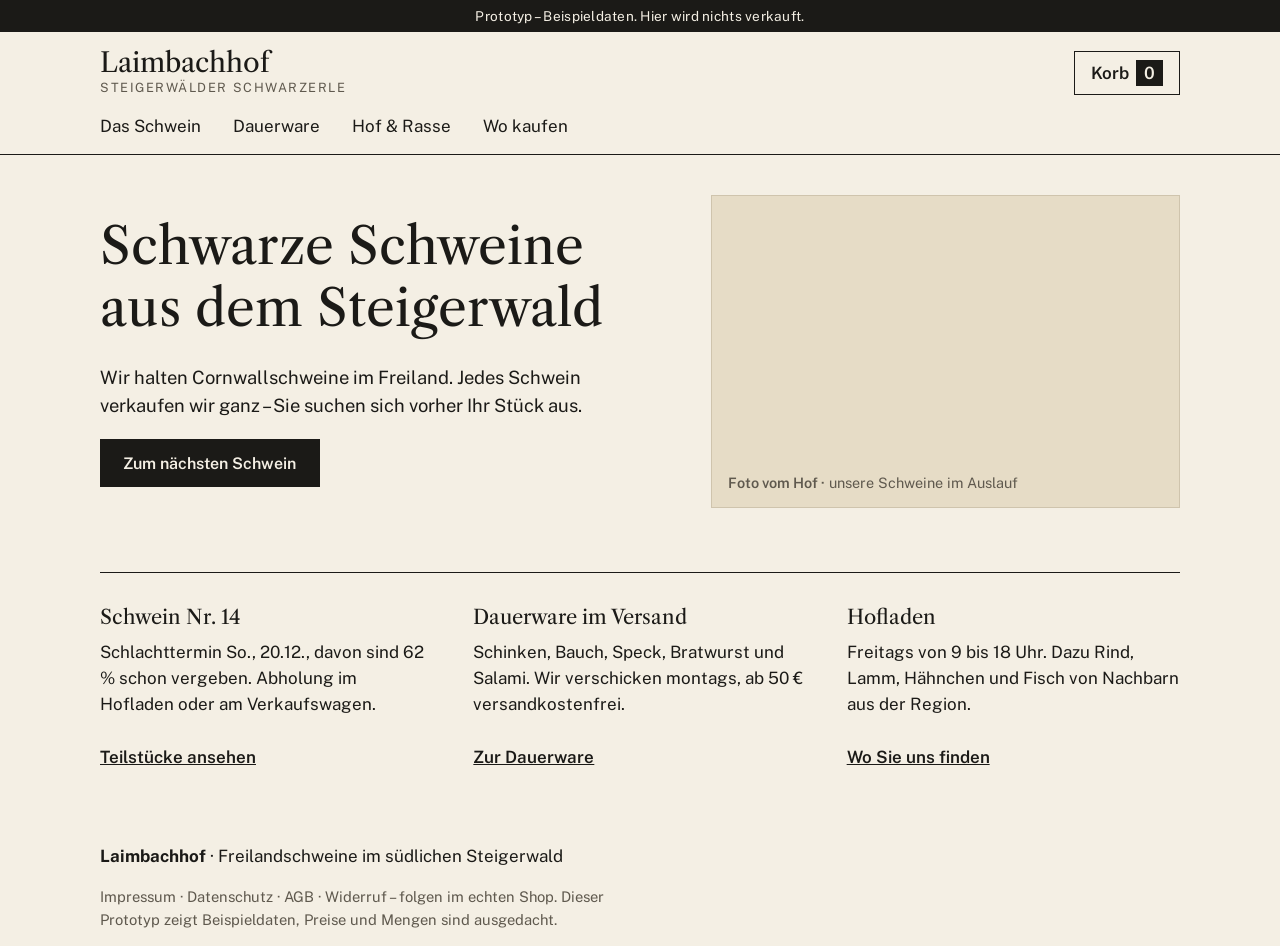
==== index.html @ c9f8f34f "Klickbarer Prototyp Laimbachhof-Shop (Beispieldaten) Co-Authored-By: Claude Opus 5.5 <noreply@anthro" ====
<!doctype html>
<html lang="de">
<head>
<meta charset="utf-8">
<meta name="viewport" content="width=device-width, initial-scale=1">
<meta name="robots" content="noindex, nofollow">
<title>Laimbachhof – Steigerwälder Schwarzerle (Prototyp)</title>
<link rel="preconnect" href="https://fonts.googleapis.com">
<link rel="preconnect" href="https://fonts.gstatic.com" crossorigin>
<link href="https://fonts.googleapis.com/css2?family=Libre+Caslon+Text:wght@400;700&family=Public+Sans:wght@400;600&display=swap" rel="stylesheet">
<link rel="stylesheet" href="style.css">
</head>
<body>
<div class="band">Prototyp – Beispieldaten. Hier wird nichts verkauft.</div>

<header class="kopf">
  <div class="kopf-innen">
    <a class="marke" href="#/">
      <span class="marke-hof">Laimbachhof</span>
      <span class="marke-sub">Steigerwälder Schwarzerle</span>
    </a>
    <a class="korb-link" href="#/korb" data-nav="korb">Korb <span id="korb-zahl">0</span></a>
  </div>
  <nav class="nav" aria-label="Hauptnavigation">
    <a href="#/schwein" data-nav="schwein">Das Schwein</a>
    <a href="#/dauerware" data-nav="dauerware">Dauerware</a>
    <a href="#/hof" data-nav="hof">Hof &amp; Rasse</a>
    <a href="#/wo" data-nav="wo">Wo kaufen</a>
  </nav>
</header>

<main id="inhalt" tabindex="-1"></main>

<footer class="fuss">
  <p><strong>Laimbachhof</strong> · Freilandschweine im südlichen Steigerwald</p>
  <p class="leise">Impressum · Datenschutz · AGB · Widerruf – folgen im echten Shop.
  Dieser Prototyp zeigt Beispieldaten, Preise und Mengen sind ausgedacht.</p>
</footer>

<script src="app.js"></script>
</body>
</html>
---- style.css ----
/* Laimbachhof – Prototyp. Alle Farben und Schriften stehen hier oben an einer Stelle. */
:root {
  --schwarz: #1b1a17;
  --papier: #f4efe4;
  --papier-dunkel: #e6dcc6;
  --akzent: #9c3b22;          /* Rostrot – die einzige Akzentfarbe */
  --leise: #5f594e;
  --linie: #cfc4ad;
  --serif: "Libre Caslon Text", Georgia, "Times New Roman", serif;
  --grotesk: "Public Sans", system-ui, -apple-system, "Segoe UI", Roboto, sans-serif;
  --breite: 1120px;
}

* { box-sizing: border-box; }
html { -webkit-text-size-adjust: 100%; }
body {
  margin: 0;
  background: var(--papier);
  color: var(--schwarz);
  font: 17px/1.55 var(--grotesk);
}
h1, h2, h3 { font-family: var(--serif); font-weight: 400; line-height: 1.2; margin: 0 0 .5em; }
h1 { font-size: clamp(2rem, 5vw, 3.2rem); }
h2 { font-size: clamp(1.5rem, 3vw, 2rem); }
h3 { font-size: 1.25rem; }
p { margin: 0 0 1em; max-width: 38em; }
a { color: inherit; }
.leise { color: var(--leise); font-size: .92rem; }

/* Band oben */
.band {
  background: var(--schwarz);
  color: var(--papier);
  text-align: center;
  font-size: .85rem;
  padding: .35rem 1rem;
  letter-spacing: .02em;
}

/* Kopfzeile */
.kopf { border-bottom: 1px solid var(--schwarz); }
.kopf-innen, .nav, main, .fuss { max-width: var(--breite); margin: 0 auto; padding-left: 1.25rem; padding-right: 1.25rem; }
.kopf-innen { display: flex; align-items: center; justify-content: space-between; gap: 1rem; padding-top: 1rem; padding-bottom: .5rem; }
.marke { text-decoration: none; display: flex; flex-direction: column; min-height: 44px; justify-content: center; }
.marke-hof { font-family: var(--serif); font-size: 1.7rem; line-height: 1.1; }
.marke-sub { font-size: .8rem; letter-spacing: .12em; text-transform: uppercase; color: var(--leise); }
.korb-link {
  display: inline-flex; align-items: center; gap: .4rem;
  min-height: 44px; padding: 0 1rem;
  border: 1px solid var(--schwarz); text-decoration: none; font-weight: 600;
}
.korb-link span { background: var(--schwarz); color: var(--papier); min-width: 1.6em; text-align: center; padding: 0 .3em; }
.nav { display: flex; gap: 2rem; padding-bottom: .25rem; }
.nav a { display: flex; align-items: center; min-height: 44px; text-decoration: none; border-bottom: 3px solid transparent; }
.nav a.aktiv, .korb-link.aktiv { border-bottom-color: var(--akzent); }
.nav a:hover { border-bottom-color: var(--schwarz); }

main { padding-top: 2.5rem; padding-bottom: 4rem; min-height: 60vh; }
main:focus { outline: none; }

/* Knöpfe */
.knopf {
  display: inline-flex; align-items: center; justify-content: center;
  min-height: 48px; padding: 0 1.4rem;
  background: var(--schwarz); color: var(--papier);
  border: 1px solid var(--schwarz); border-radius: 0;
  font: 600 1rem var(--grotesk); text-decoration: none; cursor: pointer;
}
.knopf:hover { background: var(--akzent); border-color: var(--akzent); }
.knopf.hell { background: transparent; color: var(--schwarz); }
.knopf.hell:hover { background: var(--papier-dunkel); }
.knopf[disabled] { opacity: .4; cursor: not-allowed; }
.textknopf {
  background: none; border: 0; padding: 0 .25rem; min-height: 44px; min-width: 44px;
  font: inherit; text-decoration: underline; cursor: pointer; color: inherit;
}
:focus-visible { outline: 3px solid var(--akzent); outline-offset: 2px; }

/* Fotoplatzhalter: bewusst kein Bild */
.foto {
  background: var(--papier-dunkel);
  border: 1px solid var(--linie);
  display: flex; align-items: flex-end;
  aspect-ratio: 3 / 2;
  padding: .75rem 1rem;
  color: var(--leise); font-size: .9rem;
}
.foto::before { content: "Foto vom Hof · "; font-weight: 600; margin-right: .3em; }
.foto.breit { aspect-ratio: 16 / 7; }

/* Startseite */
.start-oben { display: grid; grid-template-columns: 1.2fr 1fr; gap: 3rem; align-items: center; }
.start-oben p { font-size: 1.15rem; }
.drei { display: grid; grid-template-columns: repeat(3, 1fr); gap: 2.5rem; margin-top: 4rem; border-top: 1px solid var(--schwarz); padding-top: 2rem; }
.mehr { display: inline-flex; align-items: center; min-height: 44px; font-weight: 600; }

/* Schwein-Seite */
.schwein-kopf { display: flex; flex-wrap: wrap; align-items: baseline; justify-content: space-between; gap: .5rem 1.5rem; border-bottom: 1px solid var(--schwarz); padding-bottom: 1rem; margin-bottom: 1.5rem; }
.schwein-kopf h1 { margin: 0; font-size: clamp(1.6rem, 4vw, 2.4rem); }
.schwein-zeile { font-size: 1.05rem; margin: .25rem 0 0; }
.schwein-zeile b { font-weight: 600; }
.schalter { display: flex; gap: .5rem; flex-wrap: wrap; }
.schwein-raster { display: grid; grid-template-columns: minmax(0, 1fr) 340px; gap: 2.5rem; align-items: start; }

.tafel { width: 100%; height: auto; display: block; }
.tafel .flaeche { stroke: var(--schwarz); stroke-width: 1.2; stroke-dasharray: 5 4; cursor: pointer; }
.tafel .flaeche.frei { fill: var(--papier-dunkel); }
.tafel .flaeche.knapp { fill: url(#muster-knapp); }
.tafel .flaeche.weg { fill: var(--schwarz); cursor: not-allowed; }
.tafel .flaeche:hover:not(.weg) { fill: #d8caa9; }
.tafel .flaeche.knapp:hover { fill: url(#muster-knapp-hover); }
.tafel .flaeche.gewaehlt { stroke: var(--akzent); stroke-width: 5; stroke-dasharray: none; }
.tafel .flaeche:focus { outline: none; }
.tafel .flaeche:focus-visible { stroke: var(--akzent); stroke-width: 5; stroke-dasharray: none; }
.tafel .umriss { fill: none; stroke: var(--schwarz); stroke-width: 3; pointer-events: none; stroke-linejoin: round; }
.tafel .schwarz { fill: var(--schwarz); pointer-events: none; }
.tafel .strich { fill: none; stroke: var(--schwarz); stroke-width: 2.5; stroke-linecap: round; pointer-events: none; }
.tafel text { font-family: var(--serif); font-size: 17px; text-anchor: middle; pointer-events: none; fill: var(--schwarz);
  paint-order: stroke; stroke: var(--papier); stroke-width: 5px; stroke-linejoin: round; }
.tafel text .klein { font-family: var(--grotesk); font-size: 11px; letter-spacing: .08em; text-transform: uppercase; }
.tafel text.auf-schwarz { fill: var(--papier); stroke: var(--schwarz); }
.tafel .klein-text { font-size: 13px; }

.legende { display: flex; flex-wrap: wrap; gap: .5rem 1.5rem; list-style: none; padding: 0; margin: 1rem 0 0; font-size: .92rem; }
.legende li { display: flex; align-items: center; gap: .5rem; }
.legende svg { width: 28px; height: 18px; border: 1px solid var(--schwarz); }

.info { margin-top: 1.5rem; border-top: 1px solid var(--linie); border-bottom: 1px solid var(--linie); }
.info summary { min-height: 44px; display: flex; align-items: center; cursor: pointer; font-weight: 600; }
.info p { font-size: .95rem; }

.teilliste { list-style: none; margin: 2rem 0 0; padding: 0; border-top: 1px solid var(--schwarz); }
.teilliste button {
  width: 100%; min-height: 56px; display: grid; grid-template-columns: 1fr auto; gap: .1rem 1rem;
  text-align: left; background: none; border: 0; border-bottom: 1px solid var(--linie);
  font: inherit; color: inherit; padding: .6rem .25rem; cursor: pointer;
}
.teilliste button:hover { background: var(--papier-dunkel); }
.teilliste button[aria-disabled="true"] { color: var(--leise); cursor: not-allowed; }
.teilliste .tl-name { font-weight: 600; }
.teilliste .tl-preis { text-align: right; font-variant-numeric: tabular-nums; }
.teilliste .tl-status, .teilliste .tl-hinweis { font-size: .85rem; color: var(--leise); }
.teilliste .tl-hinweis { text-align: right; }
.marke-status { display: inline-block; font-size: .72rem; letter-spacing: .08em; text-transform: uppercase; border: 1px solid currentColor; padding: 0 .35em; margin-right: .4em; }
.marke-status.knapp { color: var(--akzent); }
.marke-status.weg { background: var(--schwarz); color: var(--papier); border-color: var(--schwarz); }

/* Panel: Laptop rechts, Handy als Bottom-Sheet */
.panel { position: sticky; top: 1rem; border: 1px solid var(--schwarz); background: var(--papier); padding: 1.25rem; }
.panel-leer p { color: var(--leise); }
.panel .foto { aspect-ratio: 4 / 3; margin-bottom: 1rem; }
.panel h2 { margin-bottom: .25rem; }
.panel-zu { display: none; }
.preiszeile { display: flex; justify-content: space-between; align-items: baseline; gap: 1rem; border-top: 1px solid var(--linie); padding: .6rem 0; font-variant-numeric: tabular-nums; }
.preiszeile .gross { font-family: var(--serif); font-size: 1.6rem; }
.basis { color: var(--leise); font-size: .88rem; }
.hinweis { font-size: .9rem; color: var(--akzent); font-weight: 600; margin: .25rem 0 .75rem; }
.menge { display: flex; align-items: center; gap: .5rem; margin: .5rem 0 1rem; }
.menge button { width: 48px; height: 48px; font-size: 1.4rem; border: 1px solid var(--schwarz); background: var(--papier); cursor: pointer; color: var(--schwarz); }
.menge button[disabled] { opacity: .35; cursor: not-allowed; }
.menge output { min-width: 5.5em; text-align: center; font-size: 1.15rem; font-weight: 600; font-variant-numeric: tabular-nums; }
.panel .knopf { width: 100%; }
.panel-rest { font-size: .85rem; color: var(--leise); margin-top: .5rem; }
.schleier { display: none; }
.bestaetigt { margin-top: .75rem; font-weight: 600; }

/* Dauerware */
.artikel-liste { list-style: none; margin: 2rem 0 0; padding: 0; border-top: 1px solid var(--schwarz); }
.artikel { display: grid; grid-template-columns: 200px 1fr 300px; gap: 2rem; padding: 1.75rem 0; border-bottom: 1px solid var(--linie); align-items: start; }
.artikel .foto { aspect-ratio: 1; }
.artikel h3 { margin-bottom: .25rem; }
.wahl { display: flex; gap: 0; margin-bottom: .75rem; }
.wahl label { flex: 1; }
.wahl input { position: absolute; opacity: 0; width: 1px; height: 1px; }
.wahl span { display: flex; align-items: center; justify-content: center; min-height: 44px; border: 1px solid var(--schwarz); padding: 0 .75rem; cursor: pointer; font-size: .95rem; }
.wahl label + label span { border-left: 0; }
.wahl input:checked + span { background: var(--schwarz); color: var(--papier); }
.wahl input:focus-visible + span { outline: 3px solid var(--akzent); outline-offset: 2px; }
.feld { display: block; margin-bottom: .75rem; }
.feld > span { display: block; font-size: .88rem; color: var(--leise); margin-bottom: .2rem; }
select, input[type=text], input[type=email], input[type=tel] {
  width: 100%; min-height: 48px; font: 16px var(--grotesk); color: var(--schwarz);
  background: #fbf8f1; border: 1px solid var(--schwarz); border-radius: 0; padding: 0 .75rem;
}
.versandregel { border: 1px solid var(--schwarz); padding: 1rem 1.25rem; margin-top: 1.5rem; }
.versandregel p { margin: 0; }

/* Hof, Wo kaufen */
.zwei { display: grid; grid-template-columns: 1fr 1fr; gap: 3rem; align-items: start; }
.fakten { list-style: none; padding: 0; margin: 1.5rem 0; border-top: 1px solid var(--schwarz); }
.fakten li { padding: .7rem 0; border-bottom: 1px solid var(--linie); }
.fakten b { display: inline-block; min-width: 9em; }
.ort { border-top: 1px solid var(--schwarz); padding: 1.5rem 0; }
.ort h2 { margin-bottom: .25rem; }
.zeit { font-family: var(--serif); font-size: 1.3rem; margin-bottom: .5rem; }

/* Korb und Kasse */
.korb-liste { list-style: none; padding: 0; margin: 0 0 1.5rem; border-top: 1px solid var(--schwarz); }
.korb-liste li { display: grid; grid-template-columns: 1fr auto auto; gap: .25rem 1.25rem; align-items: center; padding: .9rem 0; border-bottom: 1px solid var(--linie); }
.korb-liste .k-name { font-weight: 600; }
.korb-liste .k-detail { font-size: .88rem; color: var(--leise); }
.korb-liste .k-preis { font-variant-numeric: tabular-nums; text-align: right; }
.gruppe-titel { font-family: var(--serif); font-size: 1.25rem; margin: 2rem 0 .5rem; }
.summen { max-width: 420px; margin-left: auto; font-variant-numeric: tabular-nums; }
.summen div { display: flex; justify-content: space-between; gap: 1rem; padding: .4rem 0; }
.summen .gesamt { border-top: 2px solid var(--schwarz); margin-top: .4rem; padding-top: .6rem; font-weight: 600; font-size: 1.15rem; }
.summen-knopf { display: flex; justify-content: flex-end; gap: .75rem; flex-wrap: wrap; margin-top: 1.5rem; }
.kasse { display: grid; grid-template-columns: minmax(0, 1fr) 380px; gap: 3rem; align-items: start; }
fieldset { border: 0; border-top: 1px solid var(--schwarz); padding: 1rem 0 .5rem; margin: 0 0 1.5rem; min-width: 0; }
legend { font-family: var(--serif); font-size: 1.3rem; padding-right: .5rem; }
.reihe { display: grid; grid-template-columns: 1fr 2fr; gap: 0 1rem; }
.auswahl { display: flex; align-items: flex-start; gap: .75rem; min-height: 44px; padding: .6rem 0; cursor: pointer; border-bottom: 1px solid var(--linie); }
.auswahl input { width: 22px; height: 22px; margin: .15rem 0 0; accent-color: var(--schwarz); flex: none; }
.auswahl small { display: block; color: var(--leise); }
.uebersicht { border: 1px solid var(--schwarz); padding: 1.25rem; position: sticky; top: 1rem; }
.uebersicht .summen { max-width: none; }
.uebersicht .knopf { width: 100%; margin-top: 1rem; }
.fertig { max-width: 40em; border: 2px solid var(--schwarz); padding: 2rem; }

/* Handy und kleine Fenster */
@media (max-width: 899px) {
  body { font-size: 16px; }
  .kopf-innen { padding-top: .75rem; }
  .marke-hof { font-size: 1.4rem; }
  .nav { display: grid; grid-template-columns: repeat(4, 1fr); gap: .25rem; font-size: .9rem; padding-left: .75rem; padding-right: .75rem; }
  .nav a { justify-content: center; text-align: center; line-height: 1.15; }
  main { padding-top: 1.5rem; }
  .start-oben, .zwei, .kasse { grid-template-columns: 1fr; gap: 1.5rem; }
  .drei { grid-template-columns: 1fr; gap: 1.5rem; margin-top: 2.5rem; }
  .schwein-raster { grid-template-columns: 1fr; gap: 0; }
  .artikel { grid-template-columns: 1fr; gap: 1rem; }
  .artikel .foto { aspect-ratio: 3 / 1; }
  .reihe { grid-template-columns: 1fr; }
  .teilliste .tl-hinweis { grid-column: 1 / -1; text-align: left; }
  .uebersicht { position: static; }

  /* Panel wird zum Bottom-Sheet */
  .panel {
    position: fixed; left: 0; right: 0; bottom: 0; top: auto; z-index: 20;
    max-height: 85vh; overflow-y: auto;
    border-width: 2px 0 0; padding: 1rem 1.25rem 1.5rem;
    transform: translateY(105%); transition: transform .2s ease-out;
  }
  .panel { visibility: hidden; }
  .panel.offen { transform: none; visibility: visible; }
  .tafel text { font-size: 26px; stroke-width: 6px; }
  .tafel .klein-text { font-size: 20px; }
  .tafel text .klein { display: none; }
  .panel-leer { display: none; }
  .panel .foto { display: none; }
  .panel-zu { display: flex; position: absolute; top: .5rem; right: .75rem; }
  .schleier { position: fixed; inset: 0; background: rgba(27, 26, 23, .45); z-index: 15; }
  .schleier.offen { display: block; }
}
@media (min-width: 900px) {
  .schleier { display: none !important; }
}
@media (prefers-reduced-motion: reduce) { .panel { transition: none; } }
.bestaetigt a { display: inline-flex; align-items: center; min-height: 44px; padding: 0 .25rem; }
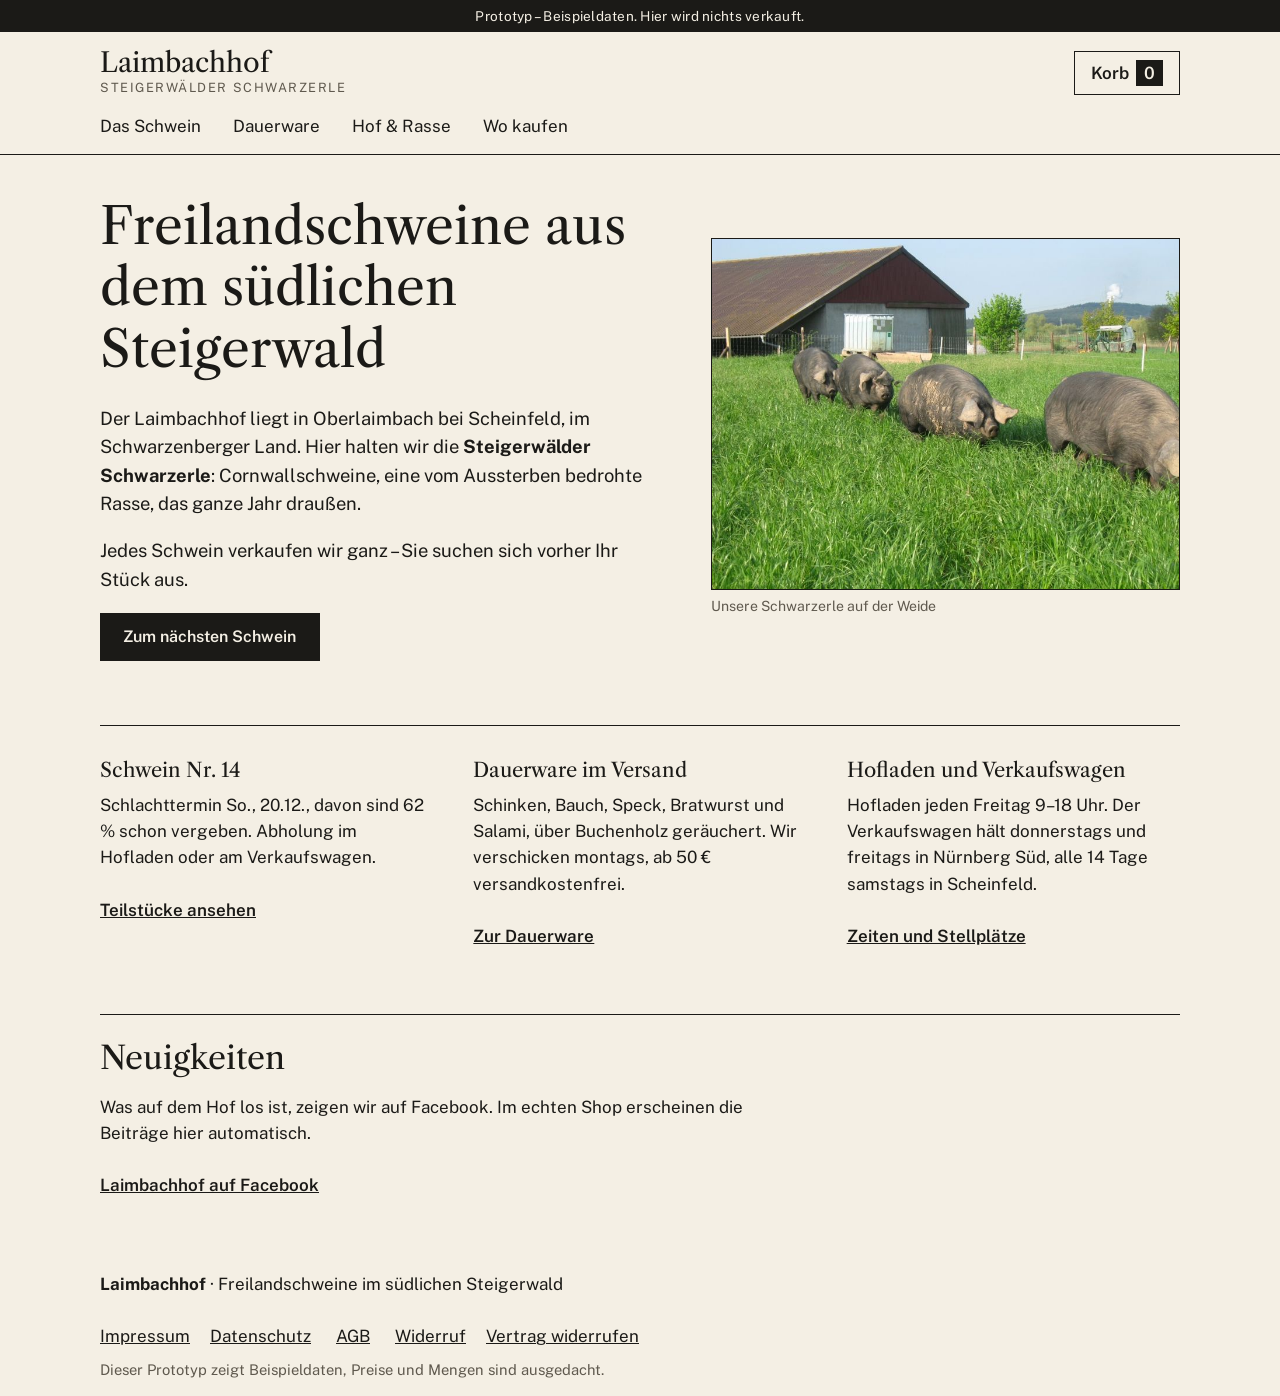
==== commit 1f2da2e9: "Tagespreis neutral ohne Rabatt-Sprache, Rechtstext-Platzhalter, Widerrufsbutton (Rechtsprüfung 07.10" ====
--- a/index.html
+++ b/index.html
@@ -8,6 +8,7 @@
 <link rel="preconnect" href="https://fonts.googleapis.com">
 <link rel="preconnect" href="https://fonts.gstatic.com" crossorigin>
 <link href="https://fonts.googleapis.com/css2?family=Libre+Caslon+Text:wght@400;700&family=Public+Sans:wght@400;600&display=swap" rel="stylesheet">
+<link rel="icon" href="data:,">
 <link rel="stylesheet" href="style.css">
 </head>
 <body>
@@ -33,8 +34,14 @@
 
 <footer class="fuss">
   <p><strong>Laimbachhof</strong> · Freilandschweine im südlichen Steigerwald</p>
-  <p class="leise">Impressum · Datenschutz · AGB · Widerruf – folgen im echten Shop.
-  Dieser Prototyp zeigt Beispieldaten, Preise und Mengen sind ausgedacht.</p>
+  <nav class="fuss-links" aria-label="Rechtliches">
+    <a href="#/impressum">Impressum</a>
+    <a href="#/datenschutz">Datenschutz</a>
+    <a href="#/agb">AGB</a>
+    <a href="#/widerruf">Widerruf</a>
+    <a href="#/widerrufen">Vertrag widerrufen</a>
+  </nav>
+  <p class="leise">Dieser Prototyp zeigt Beispieldaten, Preise und Mengen sind ausgedacht.</p>
 </footer>
 
 <script src="app.js"></script>
--- a/style.css
+++ b/style.css
@@ -257,3 +257,36 @@
 }
 @media (prefers-reduced-motion: reduce) { .panel { transition: none; } }
 .bestaetigt a { display: inline-flex; align-items: center; min-height: 44px; padding: 0 .25rem; }
+
+/* Echte Hoffotos (von leimbachhof.de, Nachtrag 07.10.) */
+.bild { margin: 0; }
+.bild img { display: block; width: 100%; height: auto; border: 1px solid var(--schwarz); }
+.bild figcaption { font-size: .88rem; color: var(--leise); margin-top: .4rem; }
+.artikel-bild { display: block; width: 100%; aspect-ratio: 1; object-fit: cover; border: 1px solid var(--schwarz); }
+.zutaten { font-size: .9rem; }
+.abstand { margin-top: 3.5rem; }
+.neues { margin-top: 3.5rem; border-top: 1px solid var(--schwarz); padding-top: 1.5rem; }
+.chronik { list-style: none; padding: 0; margin: 0; border-top: 1px solid var(--schwarz); }
+.chronik li { padding: .7rem 0; border-bottom: 1px solid var(--linie); }
+.chronik b { display: inline-block; min-width: 3.5em; font-family: var(--serif); font-weight: 400; font-size: 1.1rem; }
+.stellplaetze { list-style: none; padding: 0; margin: 0 0 1rem; display: grid; grid-template-columns: repeat(2, 1fr); gap: 0 2.5rem; border-top: 1px solid var(--schwarz); }
+.stellplaetze li { display: grid; grid-template-columns: 7.5em 1fr; gap: 1rem; padding: .7rem 0; border-bottom: 1px solid var(--linie); }
+.sp-zeit { font-variant-numeric: tabular-nums; font-weight: 600; }
+@media (max-width: 899px) {
+  .artikel-bild { aspect-ratio: 3 / 2; }
+  .stellplaetze { grid-template-columns: 1fr; }
+  .stellplaetze li { grid-template-columns: 6.5em 1fr; }
+  .abstand, .neues { margin-top: 2.5rem; }
+}
+.foto.breit::before { content: "Platzhalter · "; }
+#kontakt a { display: inline-flex; align-items: center; min-height: 44px; }
+@media (max-width: 899px) { .stellplaetze li { grid-template-columns: 8.4em 1fr; gap: .75rem; } .sp-zeit { white-space: nowrap; } }
+
+/* Tagespreis neutral, ohne Vergleich (Rechtsprüfung 07.10.) */
+.preis-neutral { margin: .5rem 0 .25rem; }
+.preis-neutral .gross { font-size: 1.3rem; }
+.infolink { display: inline-flex; align-items: center; min-height: 44px; }
+.textseite { max-width: 42rem; }
+/* Fußzeile: Rechtstexte, Tippfläche mindestens 44 px */
+.fuss-links { display: flex; flex-wrap: wrap; gap: 0 1.25rem; }
+.fuss-links a { display: inline-flex; align-items: center; justify-content: center; min-height: 44px; min-width: 44px; }
